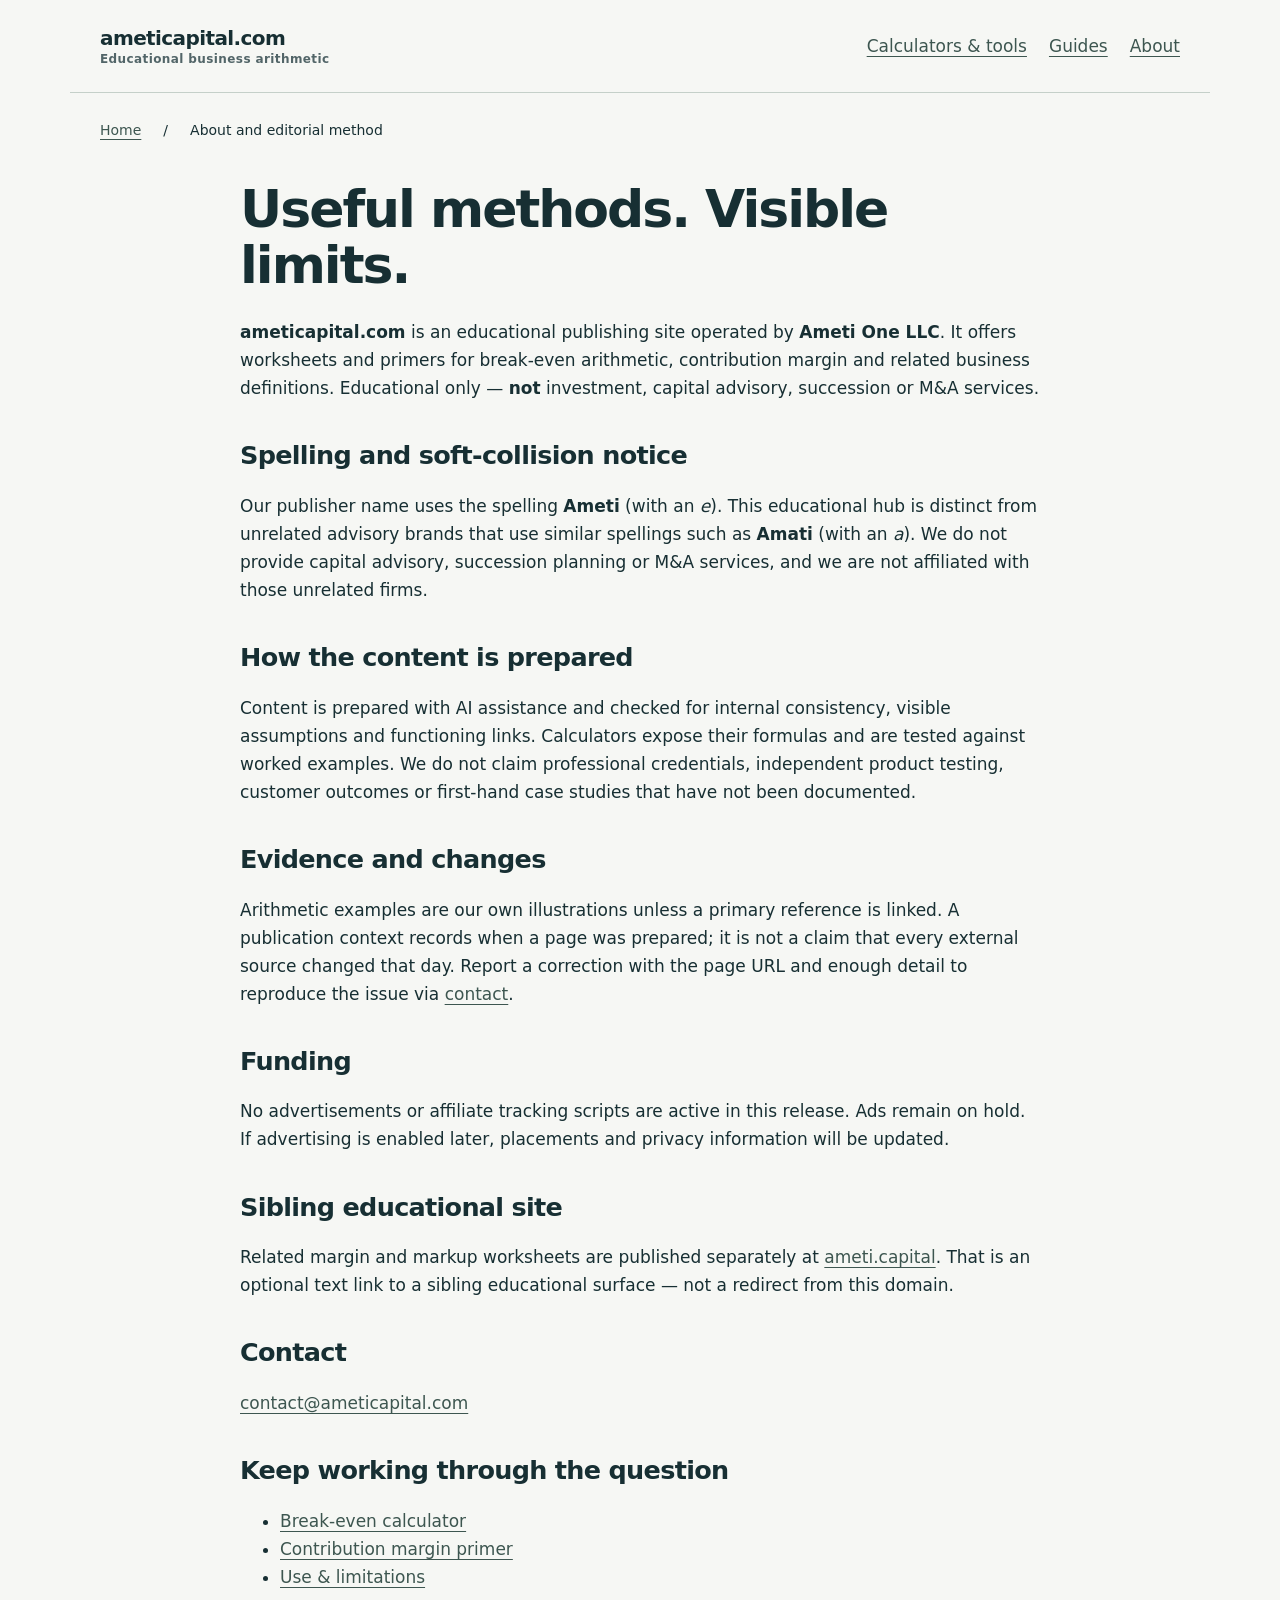
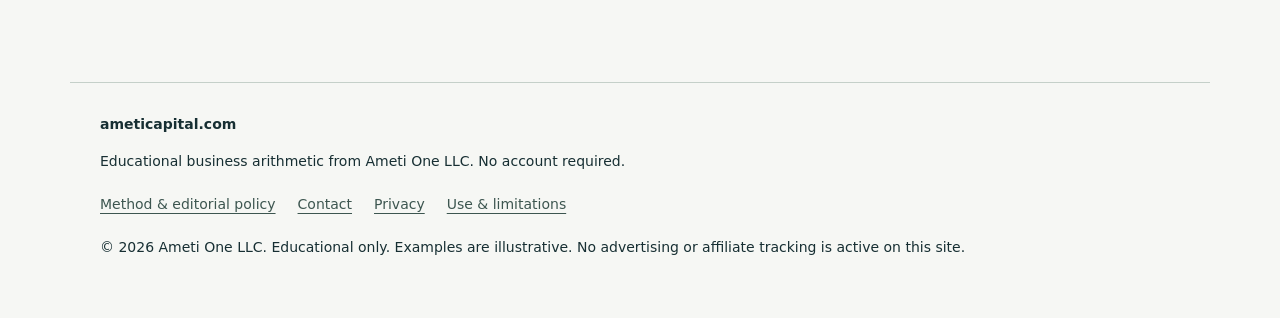
==== about/index.html @ 363e7510 "feat: static educational hub for ameticapital.com Distinct CF Pages site — not a mirror of ameti.cap" ====
<!doctype html>
<html lang="en">
<head>
<meta charset="utf-8">
<meta name="viewport" content="width=device-width,initial-scale=1">
<title>About and editorial method | ameticapital.com</title>
<meta name="description" content="Who publishes ameticapital.com, how worksheets are prepared, and a soft-collision note on similar spellings (Ameti vs Amati).">
<meta name="robots" content="index,follow">
<link rel="canonical" href="https://ameticapital.com/about/">
<meta property="og:title" content="About and editorial method">
<meta property="og:description" content="Who publishes ameticapital.com, how worksheets are prepared, and a soft-collision note on similar spellings.">
<meta property="og:site_name" content="ameticapital.com">
<meta property="og:type" content="website">
<meta property="og:url" content="https://ameticapital.com/about/">
<meta name="twitter:card" content="summary">
<meta name="twitter:title" content="About and editorial method">
<meta name="twitter:description" content="Publisher Ameti One LLC — educational business arithmetic, not advisory services.">
<link rel="stylesheet" href="/style.css">
<script type="application/ld+json">[{"@context":"https://schema.org","@type":"WebPage","name":"About and editorial method","url":"https://ameticapital.com/about/","description":"Who publishes ameticapital.com and how worksheets are prepared.","publisher":{"@type":"Organization","name":"Ameti One LLC"}},{"@context":"https://schema.org","@type":"BreadcrumbList","itemListElement":[{"@type":"ListItem","position":1,"name":"Home","item":"https://ameticapital.com/"},{"@type":"ListItem","position":2,"name":"About","item":"https://ameticapital.com/about/"}]}]</script>
</head>
<body>
<a class="skip" href="#main">Skip to content</a>
<header>
  <a class="brand" href="/">ameticapital.com<span class="brand-sub">Educational business arithmetic</span></a>
  <nav aria-label="Main">
    <a href="/tools/">Calculators &amp; tools</a>
    <a href="/guides/">Guides</a>
    <a href="/about/" aria-current="page">About</a>
  </nav>
</header>
<main id="main">
  <nav class="breadcrumbs" aria-label="Breadcrumb"><a href="/">Home</a> / <span aria-current="page">About and editorial method</span></nav>
  <article class="prose">
    <h1>Useful methods. Visible limits.</h1>
    <p><strong>ameticapital.com</strong> is an educational publishing site operated by <strong>Ameti One LLC</strong>. It offers worksheets and primers for break-even arithmetic, contribution margin and related business definitions. Educational only — <strong>not</strong> investment, capital advisory, succession or M&amp;A services.</p>

    <h2>Spelling and soft-collision notice</h2>
    <p>Our publisher name uses the spelling <strong>Ameti</strong> (with an <em>e</em>). This educational hub is distinct from unrelated advisory brands that use similar spellings such as <strong>Amati</strong> (with an <em>a</em>). We do not provide capital advisory, succession planning or M&amp;A services, and we are not affiliated with those unrelated firms.</p>

    <h2>How the content is prepared</h2>
    <p>Content is prepared with AI assistance and checked for internal consistency, visible assumptions and functioning links. Calculators expose their formulas and are tested against worked examples. We do not claim professional credentials, independent product testing, customer outcomes or first-hand case studies that have not been documented.</p>

    <h2>Evidence and changes</h2>
    <p>Arithmetic examples are our own illustrations unless a primary reference is linked. A publication context records when a page was prepared; it is not a claim that every external source changed that day. Report a correction with the page URL and enough detail to reproduce the issue via <a href="/contact/">contact</a>.</p>

    <h2>Funding</h2>
    <p>No advertisements or affiliate tracking scripts are active in this release. Ads remain on hold. If advertising is enabled later, placements and privacy information will be updated.</p>

    <h2>Sibling educational site</h2>
    <p>Related margin and markup worksheets are published separately at <a href="https://ameti.capital/">ameti.capital</a>. That is an optional text link to a sibling educational surface — not a redirect from this domain.</p>

    <h2>Contact</h2>
    <p><a href="mailto:contact@ameticapital.com">contact@ameticapital.com</a></p>

    <section data-related>
      <h2>Keep working through the question</h2>
      <ul>
        <li><a href="/tools/break-even/">Break-even calculator</a></li>
        <li><a href="/guides/contribution-margin/">Contribution margin primer</a></li>
        <li><a href="/terms/">Use &amp; limitations</a></li>
      </ul>
    </section>
  </article>
</main>
<footer>
  <strong>ameticapital.com</strong>
  <p>Educational business arithmetic from Ameti One LLC. No account required.</p>
  <nav aria-label="Footer">
    <a href="/about/">Method &amp; editorial policy</a>
    <a href="/contact/">Contact</a>
    <a href="/privacy/">Privacy</a>
    <a href="/terms/">Use &amp; limitations</a>
  </nav>
  <p>© 2026 Ameti One LLC. Educational only. Examples are illustrative. No advertising or affiliate tracking is active on this site.</p>
</footer>
</body>
</html>
---- style.css ----
/* ameticapital.com — educational business arithmetic hub
   Brand accent distinct from ameti.capital --brand:#4a5c4d */
:root {
  --ink: #172f33;
  --paper: #f6f7f4;
  --muted: #526568;
  --brand: #3d5650;
  --line: #c5d0c9;
  --field: #acbcb5;
  --output: #e8efe9;
  --focus: #b07a2a;
}
* { box-sizing: border-box; }
html { overflow-wrap: anywhere; }
body {
  margin: 0;
  background: var(--paper);
  color: var(--ink);
  font: 17px/1.65 system-ui, sans-serif;
}
a { color: var(--brand); text-underline-offset: 4px; }
a:focus-visible,
button:focus-visible,
input:focus-visible,
textarea:focus-visible {
  outline: 3px solid var(--focus);
  outline-offset: 4px;
}
.skip { position: absolute; top: -80px; }
.skip:focus {
  top: 0;
  left: 0;
  background: white;
  padding: 10px 14px;
  z-index: 2;
  color: var(--ink);
}
header, footer, main {
  max-width: 1140px;
  margin: auto;
  padding: 26px 30px;
}
header {
  display: flex;
  align-items: center;
  justify-content: space-between;
  border-bottom: 1px solid var(--line);
  gap: 20px;
}
nav { display: flex; gap: 22px; flex-wrap: wrap; }
.brand {
  font-weight: 800;
  font-size: 20px;
  text-decoration: none;
  letter-spacing: -0.6px;
  color: var(--ink);
  display: flex;
  flex-direction: column;
  gap: 2px;
  line-height: 1.2;
}
.brand-sub {
  font-weight: 550;
  font-size: 12px;
  letter-spacing: 0.4px;
  color: var(--muted);
}
.hero { padding: 65px 0 45px; max-width: 890px; }
.eyebrow {
  font-size: 12px;
  font-weight: 750;
  letter-spacing: 2px;
  color: var(--brand);
  text-transform: uppercase;
}
h1 {
  font-size: clamp(36px, 6vw, 68px);
  line-height: 1.07;
  letter-spacing: -2px;
  margin: 20px 0 24px;
}
h2 { line-height: 1.2; letter-spacing: -0.7px; }
h3 { line-height: 1.25; }
.lead {
  font-size: 21px;
  max-width: 750px;
  color: var(--muted);
}
.button, button {
  display: inline-block;
  background: var(--brand);
  color: white;
  padding: 13px 22px;
  border: 0;
  border-radius: 8px;
  font: inherit;
  font-weight: 650;
  text-decoration: none;
  cursor: pointer;
}
.secondary {
  background: transparent;
  color: var(--brand);
  border: 1px solid currentColor;
}
button:disabled { opacity: 0.55; cursor: not-allowed; }
.cards {
  display: grid;
  grid-template-columns: repeat(2, 1fr);
  gap: 22px;
  margin: 30px 0 55px;
}
.card {
  padding: 28px;
  border: 1px solid var(--line);
  border-radius: 12px;
  background: white;
  text-decoration: none;
  color: var(--ink);
}
.card span { color: var(--brand); font-weight: 700; }
.card p { color: var(--muted); }
.prose { max-width: 800px; margin: 40px auto 65px; }
.prose h1 { font-size: clamp(34px, 5vw, 52px); }
.prose h2 { margin-top: 38px; }
.prose p, .prose li { max-width: 75ch; }
.tool {
  background: white;
  border: 1px solid var(--line);
  border-radius: 14px;
  padding: 28px;
  margin: 30px 0;
}
.fields {
  display: grid;
  grid-template-columns: 1fr 1fr;
  gap: 20px;
  margin: 0 0 24px;
}
.fields-3 { grid-template-columns: 1fr 1fr 1fr; }
label { font-size: 14px; font-weight: 650; }
input, textarea {
  display: block;
  width: 100%;
  font: inherit;
  font-size: 16px;
  padding: 12px;
  border: 1px solid var(--field);
  border-radius: 6px;
  margin-top: 6px;
  color: var(--ink);
  background: #fdfefb;
}
textarea { min-height: 200px; }
output {
  display: block;
  padding: 20px;
  background: var(--output);
  border-radius: 8px;
  white-space: pre-wrap;
  margin-top: 22px;
  font-weight: 650;
}
.note { font-size: 14px; color: var(--muted); }
.breadcrumbs { font-size: 14px; }
.sources {
  font-size: 14px;
  border-top: 1px solid var(--line);
  margin-top: 35px;
  padding-top: 20px;
}
footer {
  border-top: 1px solid var(--line);
  padding-top: 30px;
  padding-bottom: 45px;
  font-size: 14px;
}
footer nav { margin: 20px 0; }
.facts {
  display: flex;
  gap: 30px;
  flex-wrap: wrap;
  padding: 22px 0;
  border-block: 1px solid var(--line);
  font-size: 14px;
}
.actions {
  display: flex;
  flex-wrap: wrap;
  gap: 12px;
  margin-top: 18px;
}
.formula-box {
  background: white;
  border: 1px solid var(--line);
  border-radius: 10px;
  padding: 18px 22px;
  margin: 22px 0;
  font-family: ui-monospace, SFMono-Regular, Menlo, Consolas, monospace;
  font-size: 15px;
  line-height: 1.7;
}
.sibling {
  margin-top: 28px;
  padding: 18px 22px;
  border: 1px dashed var(--line);
  border-radius: 10px;
  font-size: 15px;
  color: var(--muted);
}
.disclaimer-callout {
  border-left: 3px solid var(--brand);
  padding: 8px 0 8px 18px;
  margin: 24px 0;
  color: var(--muted);
}
.print-note { display: none; }
[hidden] { display: none !important; }
details {
  padding: 16px 0;
  border-bottom: 1px solid var(--line);
}
summary { font-weight: 700; cursor: pointer; }
details p { margin-bottom: 0; }
@media print {
  header, footer, .skip, .actions, form > button, details { display: none !important; }
  main, .prose { max-width: none; margin: 0; padding: 0; }
  .tool { break-inside: avoid; }
  body, output { background: white !important; color: black !important; }
  h1 { font-size: 28px !important; }
  .print-note { display: block; }
  input, textarea { border: 1px solid #888; }
}
@media (max-width: 650px) {
  header { align-items: flex-start; flex-direction: column; }
  header, footer, main { padding: 22px; }
  .hero { padding: 38px 0; }
  .cards, .fields, .fields-3 { grid-template-columns: 1fr; }
  .tool { padding: 20px; }
  nav { gap: 16px; }
  h1 { letter-spacing: -1px; }
}
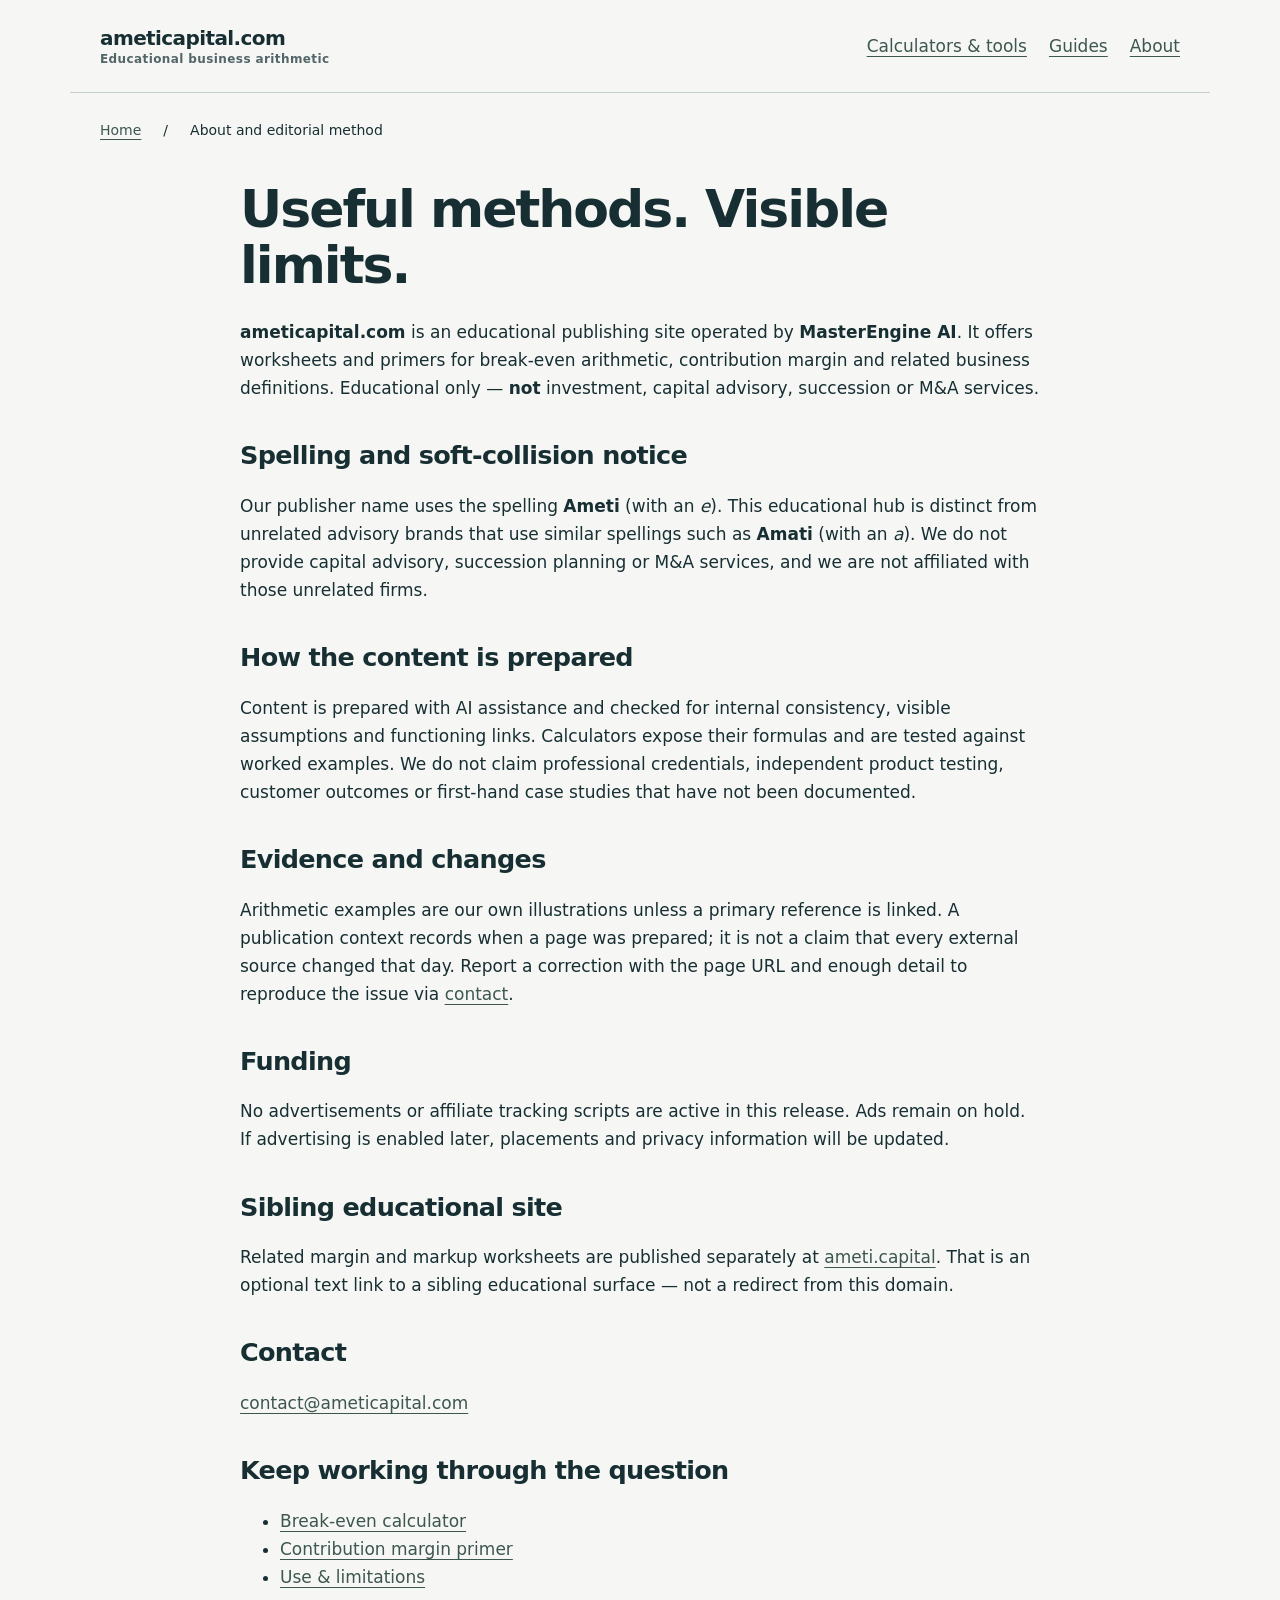
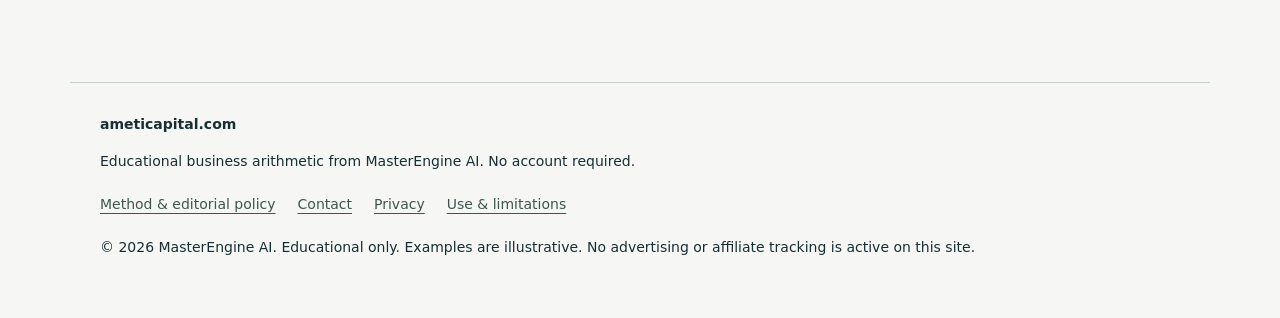
==== commit baa52351: "brand: use approved MasterEngine AI attribution, no Ameti One" ====
--- a/about/index.html
+++ b/about/index.html
@@ -14,9 +14,9 @@
 <meta property="og:url" content="https://ameticapital.com/about/">
 <meta name="twitter:card" content="summary">
 <meta name="twitter:title" content="About and editorial method">
-<meta name="twitter:description" content="Publisher Ameti One LLC — educational business arithmetic, not advisory services.">
+<meta name="twitter:description" content="Publisher MasterEngine AI — educational business arithmetic, not advisory services.">
 <link rel="stylesheet" href="/style.css">
-<script type="application/ld+json">[{"@context":"https://schema.org","@type":"WebPage","name":"About and editorial method","url":"https://ameticapital.com/about/","description":"Who publishes ameticapital.com and how worksheets are prepared.","publisher":{"@type":"Organization","name":"Ameti One LLC"}},{"@context":"https://schema.org","@type":"BreadcrumbList","itemListElement":[{"@type":"ListItem","position":1,"name":"Home","item":"https://ameticapital.com/"},{"@type":"ListItem","position":2,"name":"About","item":"https://ameticapital.com/about/"}]}]</script>
+<script type="application/ld+json">[{"@context":"https://schema.org","@type":"WebPage","name":"About and editorial method","url":"https://ameticapital.com/about/","description":"Who publishes ameticapital.com and how worksheets are prepared.","publisher":{"@type":"Organization","name":"MasterEngine AI"}},{"@context":"https://schema.org","@type":"BreadcrumbList","itemListElement":[{"@type":"ListItem","position":1,"name":"Home","item":"https://ameticapital.com/"},{"@type":"ListItem","position":2,"name":"About","item":"https://ameticapital.com/about/"}]}]</script>
 </head>
 <body>
 <a class="skip" href="#main">Skip to content</a>
@@ -32,7 +32,7 @@
   <nav class="breadcrumbs" aria-label="Breadcrumb"><a href="/">Home</a> / <span aria-current="page">About and editorial method</span></nav>
   <article class="prose">
     <h1>Useful methods. Visible limits.</h1>
-    <p><strong>ameticapital.com</strong> is an educational publishing site operated by <strong>Ameti One LLC</strong>. It offers worksheets and primers for break-even arithmetic, contribution margin and related business definitions. Educational only — <strong>not</strong> investment, capital advisory, succession or M&amp;A services.</p>
+    <p><strong>ameticapital.com</strong> is an educational publishing site operated by <strong>MasterEngine AI</strong>. It offers worksheets and primers for break-even arithmetic, contribution margin and related business definitions. Educational only — <strong>not</strong> investment, capital advisory, succession or M&amp;A services.</p>
 
     <h2>Spelling and soft-collision notice</h2>
     <p>Our publisher name uses the spelling <strong>Ameti</strong> (with an <em>e</em>). This educational hub is distinct from unrelated advisory brands that use similar spellings such as <strong>Amati</strong> (with an <em>a</em>). We do not provide capital advisory, succession planning or M&amp;A services, and we are not affiliated with those unrelated firms.</p>
@@ -64,14 +64,14 @@
 </main>
 <footer>
   <strong>ameticapital.com</strong>
-  <p>Educational business arithmetic from Ameti One LLC. No account required.</p>
+  <p>Educational business arithmetic from MasterEngine AI. No account required.</p>
   <nav aria-label="Footer">
     <a href="/about/">Method &amp; editorial policy</a>
     <a href="/contact/">Contact</a>
     <a href="/privacy/">Privacy</a>
     <a href="/terms/">Use &amp; limitations</a>
   </nav>
-  <p>© 2026 Ameti One LLC. Educational only. Examples are illustrative. No advertising or affiliate tracking is active on this site.</p>
+  <p>© 2026 MasterEngine AI. Educational only. Examples are illustrative. No advertising or affiliate tracking is active on this site.</p>
 </footer>
 </body>
 </html>
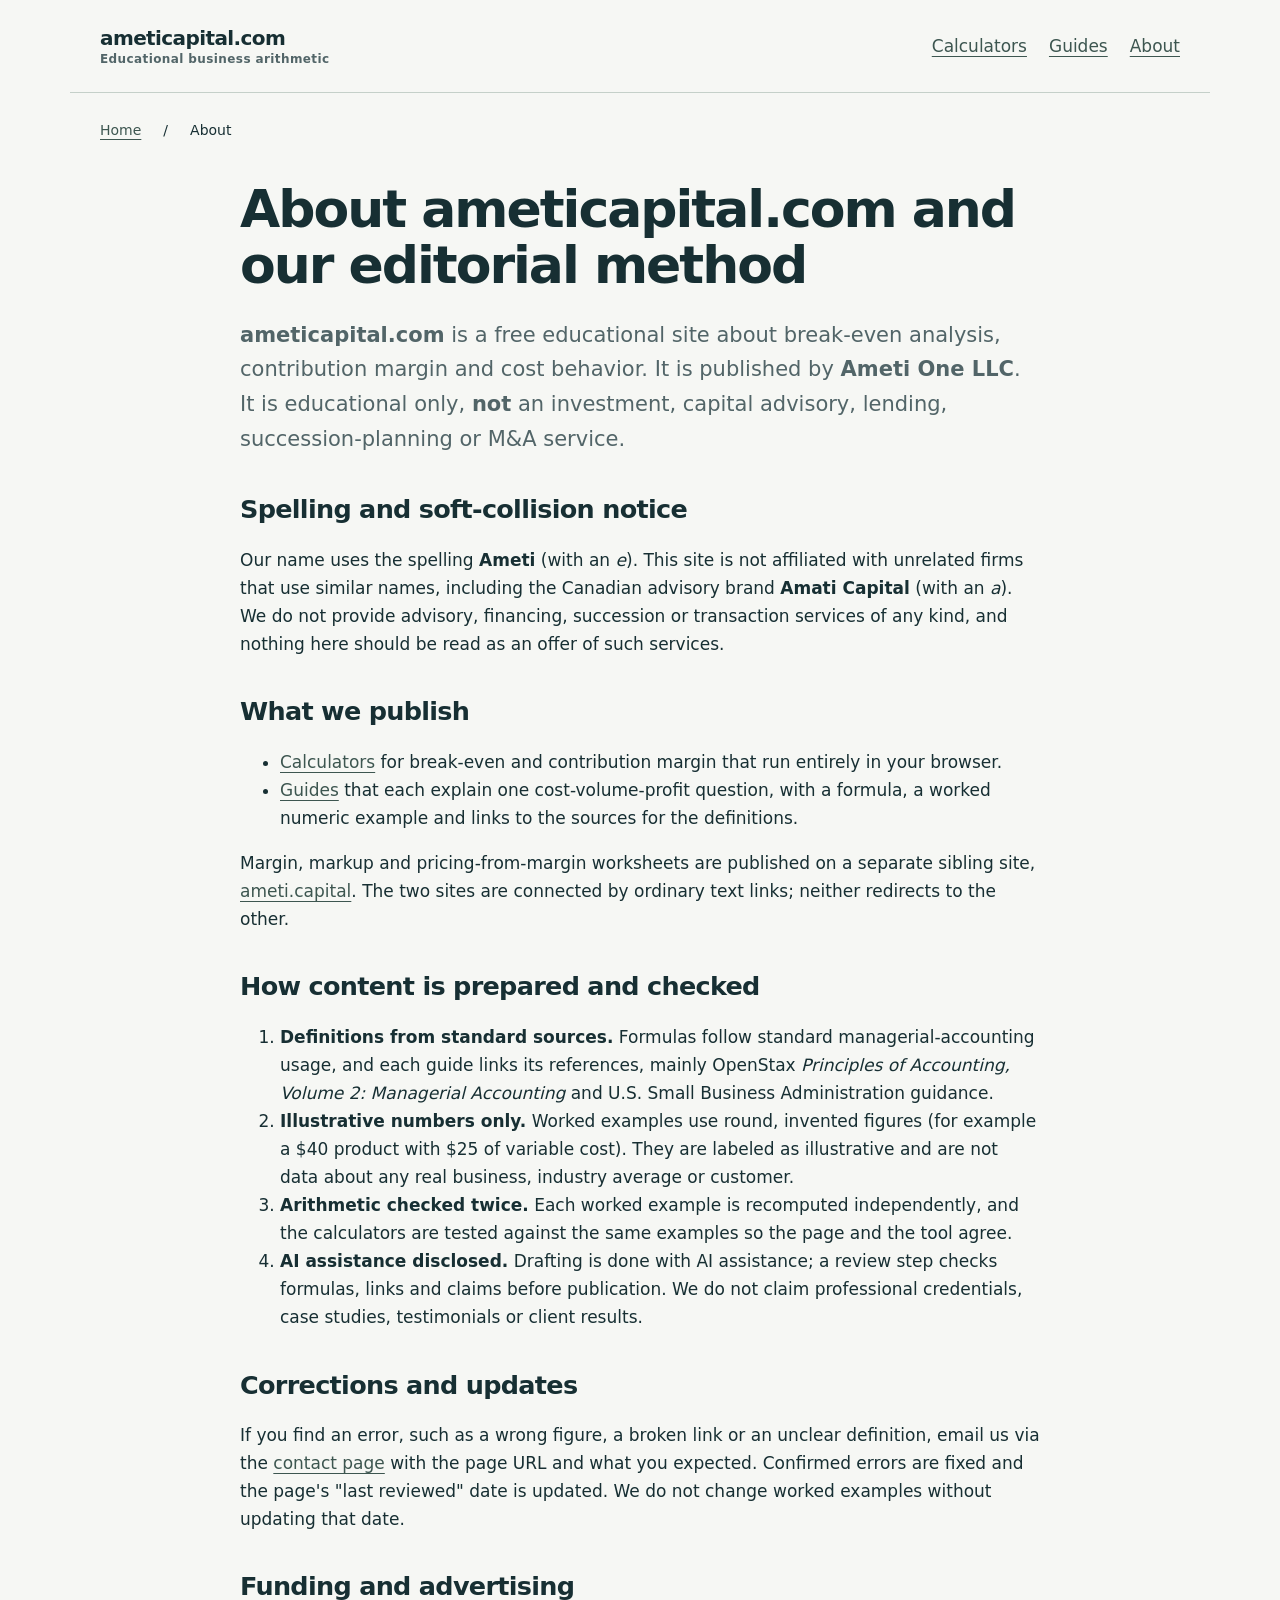
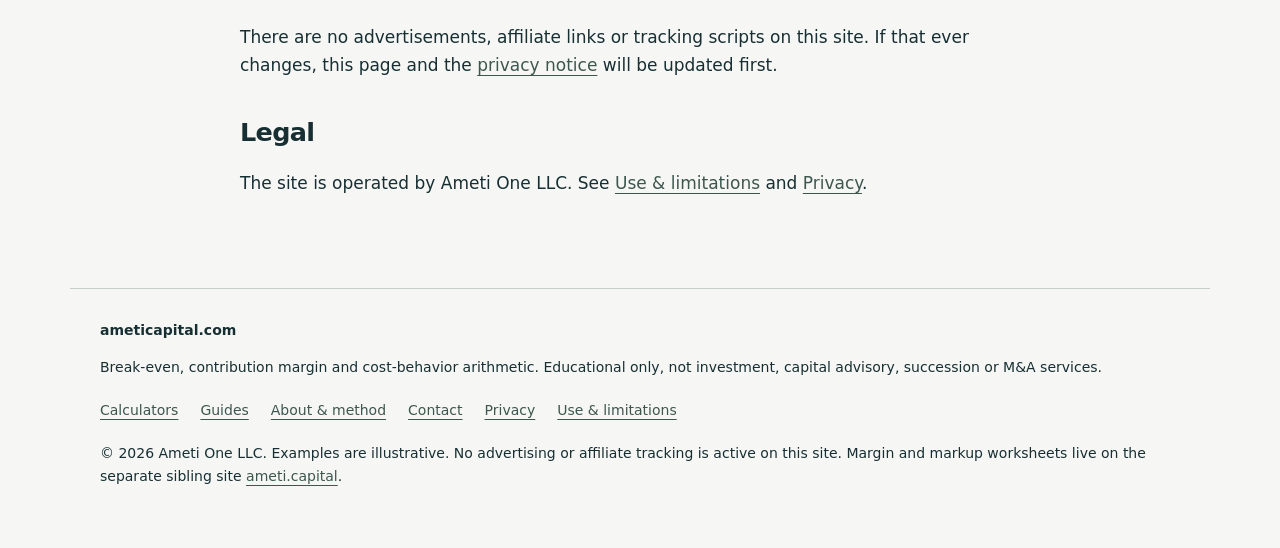
==== commit e88447a5: "content: Search Console-ready ameticapital.com (13 pages, 4 new) - Rewrite hub, calculators, guides," ====
--- a/about/index.html
+++ b/about/index.html
@@ -3,75 +3,69 @@
 <head>
 <meta charset="utf-8">
 <meta name="viewport" content="width=device-width,initial-scale=1">
-<title>About and editorial method | ameticapital.com</title>
-<meta name="description" content="Who publishes ameticapital.com, how worksheets are prepared, and a soft-collision note on similar spellings (Ameti vs Amati).">
+<title>About ameticapital.com: Publisher, Method &amp; Disambiguation</title>
+<meta name="description" content="Who publishes ameticapital.com, how worksheets and guides are prepared and checked, how corrections work, and how we differ from similarly named advisory firms.">
 <meta name="robots" content="index,follow">
 <link rel="canonical" href="https://ameticapital.com/about/">
-<meta property="og:title" content="About and editorial method">
-<meta property="og:description" content="Who publishes ameticapital.com, how worksheets are prepared, and a soft-collision note on similar spellings.">
+<meta property="og:title" content="About ameticapital.com and our editorial method">
+<meta property="og:description" content="Who publishes ameticapital.com, how worksheets and guides are prepared and checked, how corrections work, and how we differ from similarly named advisory firms.">
 <meta property="og:site_name" content="ameticapital.com">
 <meta property="og:type" content="website">
 <meta property="og:url" content="https://ameticapital.com/about/">
 <meta name="twitter:card" content="summary">
-<meta name="twitter:title" content="About and editorial method">
-<meta name="twitter:description" content="Publisher MasterEngine AI — educational business arithmetic, not advisory services.">
 <link rel="stylesheet" href="/style.css">
-<script type="application/ld+json">[{"@context":"https://schema.org","@type":"WebPage","name":"About and editorial method","url":"https://ameticapital.com/about/","description":"Who publishes ameticapital.com and how worksheets are prepared.","publisher":{"@type":"Organization","name":"MasterEngine AI"}},{"@context":"https://schema.org","@type":"BreadcrumbList","itemListElement":[{"@type":"ListItem","position":1,"name":"Home","item":"https://ameticapital.com/"},{"@type":"ListItem","position":2,"name":"About","item":"https://ameticapital.com/about/"}]}]</script>
+<script type="application/ld+json">{"@context":"https://schema.org","@graph":[{"@type":"WebPage","@id":"https://ameticapital.com/about/#webpage","url":"https://ameticapital.com/about/","name":"About ameticapital.com: Publisher, Method & Disambiguation","description":"Who publishes ameticapital.com, how worksheets and guides are prepared and checked, how corrections work, and how we differ from similarly named advisory firms.","dateModified":"2026-10-04","isPartOf":{"@type":"WebSite","name":"ameticapital.com","url":"https://ameticapital.com/"},"publisher":{"@type":"Organization","name":"Ameti One LLC","url":"https://ameticapital.com/"}},{"@type":"BreadcrumbList","itemListElement":[{"@type":"ListItem","position":1,"name":"Home","item":"https://ameticapital.com/"},{"@type":"ListItem","position":2,"name":"About","item":"https://ameticapital.com/about/"}]}]}</script>
 </head>
 <body>
 <a class="skip" href="#main">Skip to content</a>
 <header>
   <a class="brand" href="/">ameticapital.com<span class="brand-sub">Educational business arithmetic</span></a>
   <nav aria-label="Main">
-    <a href="/tools/">Calculators &amp; tools</a>
+    <a href="/tools/">Calculators</a>
     <a href="/guides/">Guides</a>
-    <a href="/about/" aria-current="page">About</a>
+    <a href="/about/">About</a>
   </nav>
 </header>
 <main id="main">
-  <nav class="breadcrumbs" aria-label="Breadcrumb"><a href="/">Home</a> / <span aria-current="page">About and editorial method</span></nav>
-  <article class="prose">
-    <h1>Useful methods. Visible limits.</h1>
-    <p><strong>ameticapital.com</strong> is an educational publishing site operated by <strong>MasterEngine AI</strong>. It offers worksheets and primers for break-even arithmetic, contribution margin and related business definitions. Educational only — <strong>not</strong> investment, capital advisory, succession or M&amp;A services.</p>
-
-    <h2>Spelling and soft-collision notice</h2>
-    <p>Our publisher name uses the spelling <strong>Ameti</strong> (with an <em>e</em>). This educational hub is distinct from unrelated advisory brands that use similar spellings such as <strong>Amati</strong> (with an <em>a</em>). We do not provide capital advisory, succession planning or M&amp;A services, and we are not affiliated with those unrelated firms.</p>
-
-    <h2>How the content is prepared</h2>
-    <p>Content is prepared with AI assistance and checked for internal consistency, visible assumptions and functioning links. Calculators expose their formulas and are tested against worked examples. We do not claim professional credentials, independent product testing, customer outcomes or first-hand case studies that have not been documented.</p>
-
-    <h2>Evidence and changes</h2>
-    <p>Arithmetic examples are our own illustrations unless a primary reference is linked. A publication context records when a page was prepared; it is not a claim that every external source changed that day. Report a correction with the page URL and enough detail to reproduce the issue via <a href="/contact/">contact</a>.</p>
-
-    <h2>Funding</h2>
-    <p>No advertisements or affiliate tracking scripts are active in this release. Ads remain on hold. If advertising is enabled later, placements and privacy information will be updated.</p>
-
-    <h2>Sibling educational site</h2>
-    <p>Related margin and markup worksheets are published separately at <a href="https://ameti.capital/">ameti.capital</a>. That is an optional text link to a sibling educational surface — not a redirect from this domain.</p>
-
-    <h2>Contact</h2>
-    <p><a href="mailto:contact@ameticapital.com">contact@ameticapital.com</a></p>
-
-    <section data-related>
-      <h2>Keep working through the question</h2>
-      <ul>
-        <li><a href="/tools/break-even/">Break-even calculator</a></li>
-        <li><a href="/guides/contribution-margin/">Contribution margin primer</a></li>
-        <li><a href="/terms/">Use &amp; limitations</a></li>
-      </ul>
-    </section>
-  </article>
+<nav class="breadcrumbs" aria-label="Breadcrumb"><a href="/">Home</a> / <span aria-current="page">About</span></nav>
+<article class="prose">
+<h1>About ameticapital.com and our editorial method</h1>
+<p class="lead"><strong>ameticapital.com</strong> is a free educational site about break-even analysis, contribution margin and cost behavior. It is published by <strong>Ameti One LLC</strong>. It is educational only, <strong>not</strong> an investment, capital advisory, lending, succession-planning or M&amp;A service.</p>
+<h2>Spelling and soft-collision notice</h2>
+<p>Our name uses the spelling <strong>Ameti</strong> (with an <em>e</em>). This site is not affiliated with unrelated firms that use similar names, including the Canadian advisory brand <strong>Amati Capital</strong> (with an <em>a</em>). We do not provide advisory, financing, succession or transaction services of any kind, and nothing here should be read as an offer of such services.</p>
+<h2>What we publish</h2>
+<ul>
+<li><a href="/tools/">Calculators</a> for break-even and contribution margin that run entirely in your browser.</li>
+<li><a href="/guides/">Guides</a> that each explain one cost-volume-profit question, with a formula, a worked numeric example and links to the sources for the definitions.</li>
+</ul>
+<p>Margin, markup and pricing-from-margin worksheets are published on a separate sibling site, <a href="https://ameti.capital/">ameti.capital</a>. The two sites are connected by ordinary text links; neither redirects to the other.</p>
+<h2>How content is prepared and checked</h2>
+<ol>
+<li><strong>Definitions from standard sources.</strong> Formulas follow standard managerial-accounting usage, and each guide links its references, mainly OpenStax <em>Principles of Accounting, Volume 2: Managerial Accounting</em> and U.S. Small Business Administration guidance.</li>
+<li><strong>Illustrative numbers only.</strong> Worked examples use round, invented figures (for example a $40 product with $25 of variable cost). They are labeled as illustrative and are not data about any real business, industry average or customer.</li>
+<li><strong>Arithmetic checked twice.</strong> Each worked example is recomputed independently, and the calculators are tested against the same examples so the page and the tool agree.</li>
+<li><strong>AI assistance disclosed.</strong> Drafting is done with AI assistance; a review step checks formulas, links and claims before publication. We do not claim professional credentials, case studies, testimonials or client results.</li>
+</ol>
+<h2>Corrections and updates</h2>
+<p>If you find an error, such as a wrong figure, a broken link or an unclear definition, email us via the <a href="/contact/">contact page</a> with the page URL and what you expected. Confirmed errors are fixed and the page's "last reviewed" date is updated. We do not change worked examples without updating that date.</p>
+<h2>Funding and advertising</h2>
+<p>There are no advertisements, affiliate links or tracking scripts on this site. If that ever changes, this page and the <a href="/privacy/">privacy notice</a> will be updated first.</p>
+<h2>Legal</h2>
+<p>The site is operated by Ameti One LLC. See <a href="/terms/">Use &amp; limitations</a> and <a href="/privacy/">Privacy</a>.</p>
+</article>
 </main>
 <footer>
   <strong>ameticapital.com</strong>
-  <p>Educational business arithmetic from MasterEngine AI. No account required.</p>
+  <p>Break-even, contribution margin and cost-behavior arithmetic. Educational only, not investment, capital advisory, succession or M&amp;A services.</p>
   <nav aria-label="Footer">
-    <a href="/about/">Method &amp; editorial policy</a>
+    <a href="/tools/">Calculators</a>
+    <a href="/guides/">Guides</a>
+    <a href="/about/">About &amp; method</a>
     <a href="/contact/">Contact</a>
     <a href="/privacy/">Privacy</a>
     <a href="/terms/">Use &amp; limitations</a>
   </nav>
-  <p>© 2026 MasterEngine AI. Educational only. Examples are illustrative. No advertising or affiliate tracking is active on this site.</p>
+  <p>© 2026 Ameti One LLC. Examples are illustrative. No advertising or affiliate tracking is active on this site. Margin and markup worksheets live on the separate sibling site <a href="https://ameti.capital/">ameti.capital</a>.</p>
 </footer>
 </body>
 </html>
--- a/style.css
+++ b/style.css
@@ -240,3 +240,14 @@
   nav { gap: 16px; }
   h1 { letter-spacing: -1px; }
 }
+
+/* 2026-10-04: tables, sources, code */
+table { width: 100%; border-collapse: collapse; margin: 18px 0 26px; font-size: 0.95rem; }
+caption { text-align: left; font-weight: 600; margin-bottom: 6px; }
+th, td { border: 1px solid rgba(0,0,0,0.15); padding: 8px 10px; text-align: left; vertical-align: top; }
+thead th { background: rgba(0,0,0,0.05); }
+.prose table { display: block; overflow-x: auto; }
+@media (min-width: 651px) { .prose table { display: table; } }
+code { font-family: ui-monospace, SFMono-Regular, Menlo, monospace; font-size: 0.9em; background: rgba(0,0,0,0.05); padding: 1px 4px; border-radius: 3px; }
+.sources ul { padding-left: 1.2em; }
+.prose h3 { margin-top: 1.4em; }
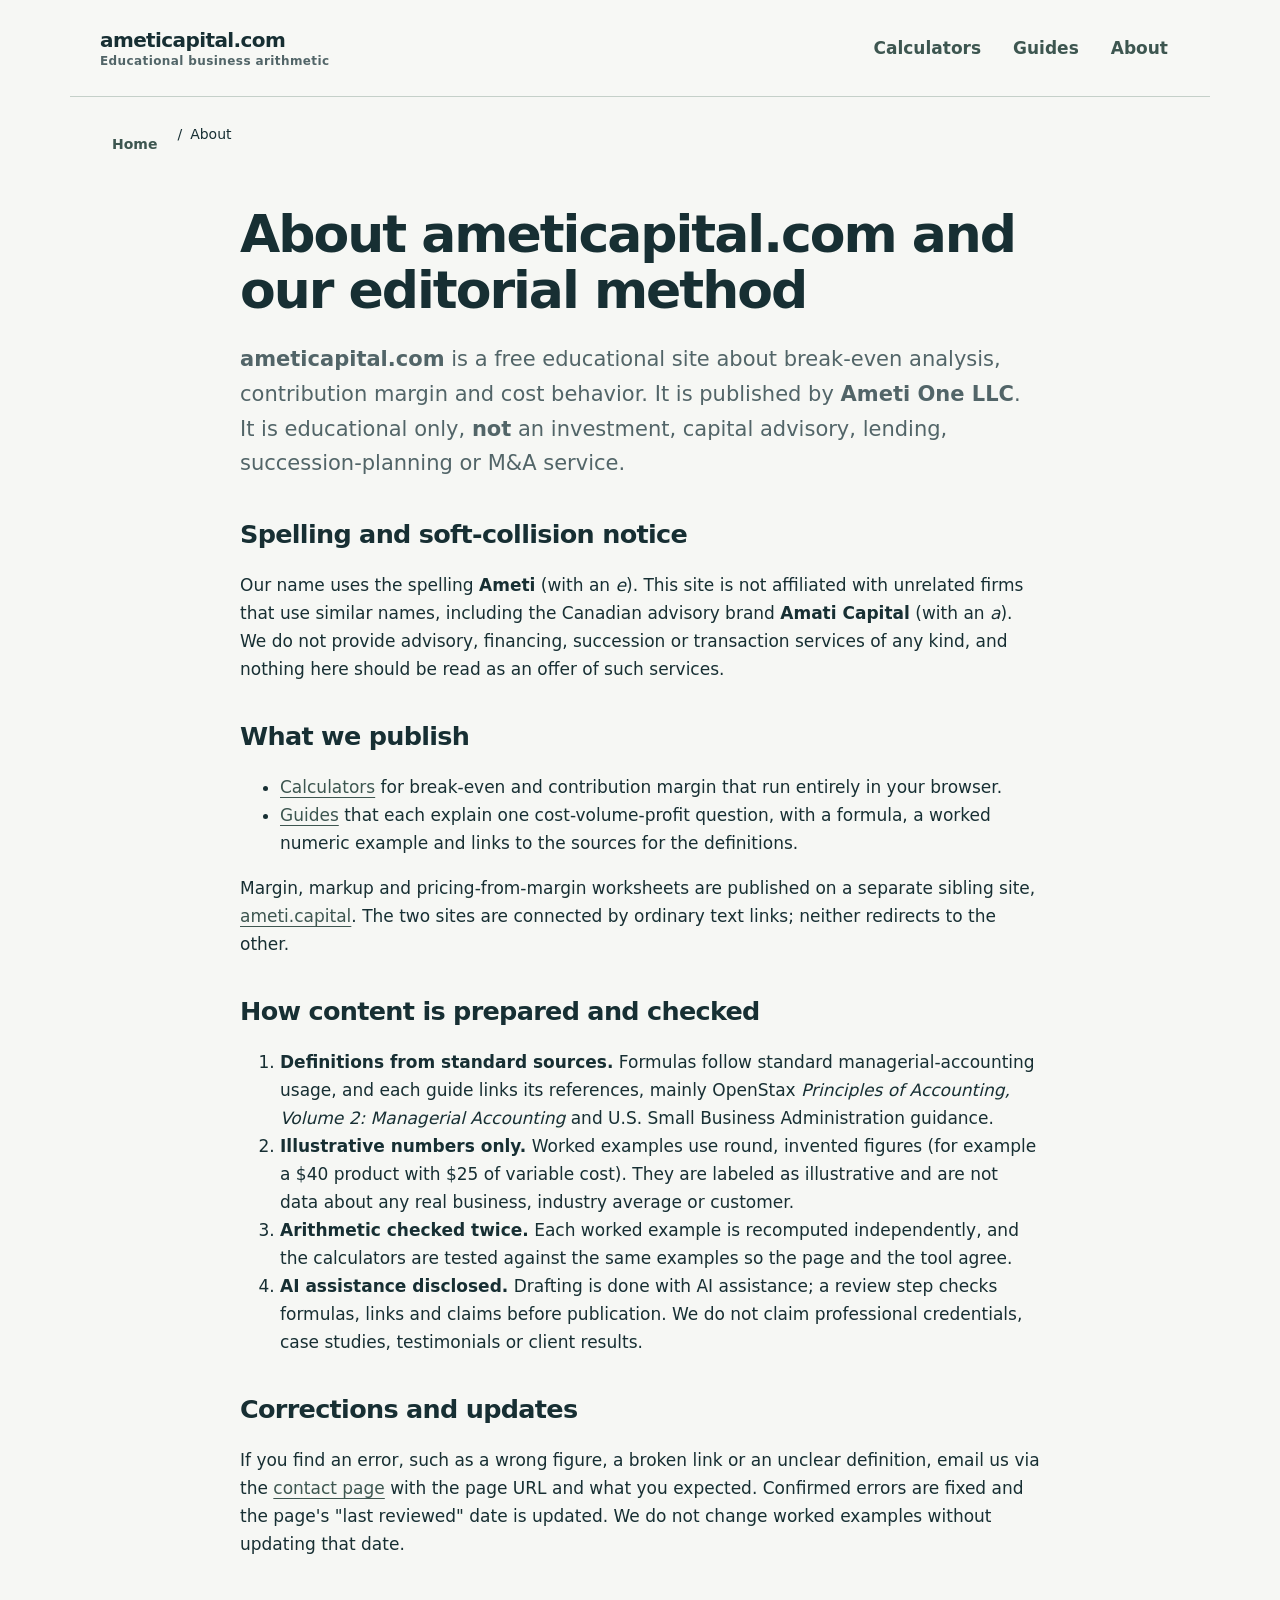
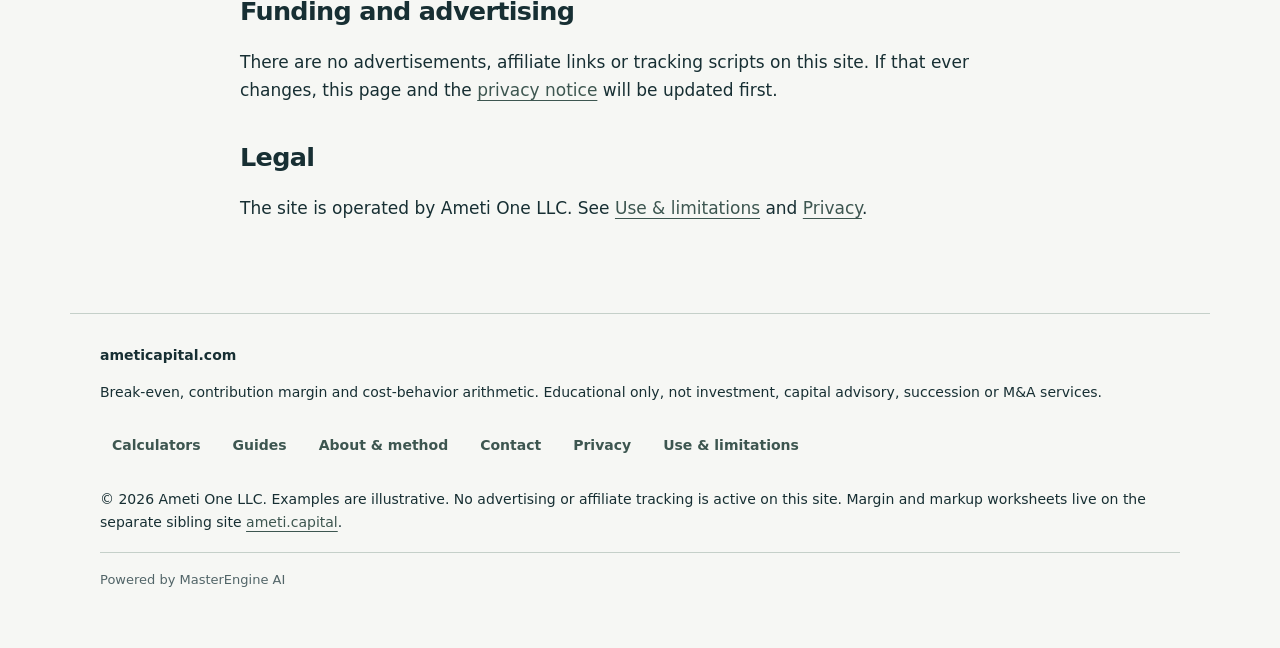
==== commit 08a78ba6: "design: premium UI/UX updates for ameticapital.com" ====
--- a/about/index.html
+++ b/about/index.html
@@ -3,6 +3,7 @@
 <head>
 <meta charset="utf-8">
 <meta name="viewport" content="width=device-width,initial-scale=1">
+<meta name="theme-color" content="#3d5650">
 <title>About ameticapital.com: Publisher, Method &amp; Disambiguation</title>
 <meta name="description" content="Who publishes ameticapital.com, how worksheets and guides are prepared and checked, how corrections work, and how we differ from similarly named advisory firms.">
 <meta name="robots" content="index,follow">
@@ -14,7 +15,8 @@
 <meta property="og:url" content="https://ameticapital.com/about/">
 <meta name="twitter:card" content="summary">
 <link rel="stylesheet" href="/style.css">
-<script type="application/ld+json">{"@context":"https://schema.org","@graph":[{"@type":"WebPage","@id":"https://ameticapital.com/about/#webpage","url":"https://ameticapital.com/about/","name":"About ameticapital.com: Publisher, Method & Disambiguation","description":"Who publishes ameticapital.com, how worksheets and guides are prepared and checked, how corrections work, and how we differ from similarly named advisory firms.","dateModified":"2026-10-04","isPartOf":{"@type":"WebSite","name":"ameticapital.com","url":"https://ameticapital.com/"},"publisher":{"@type":"Organization","name":"Ameti One LLC","url":"https://ameticapital.com/"}},{"@type":"BreadcrumbList","itemListElement":[{"@type":"ListItem","position":1,"name":"Home","item":"https://ameticapital.com/"},{"@type":"ListItem","position":2,"name":"About","item":"https://ameticapital.com/about/"}]}]}</script>
+<script src="/premium.js" defer></script>
+<script type="application/ld+json">{"@context":"https://schema.org","@graph":[{"@type":"WebPage","@id":"https://ameticapital.com/about/#webpage","url":"https://ameticapital.com/about/","name":"About ameticapital.com: Publisher, Method & Disambiguation","description":"Who publishes ameticapital.com, how worksheets and guides are prepared and checked, how corrections work, and how we differ from similarly named advisory firms.","dateModified":"2026-10-07","isPartOf":{"@type":"WebSite","name":"ameticapital.com","url":"https://ameticapital.com/"},"publisher":{"@type":"Organization","name":"Ameti One LLC","url":"https://ameticapital.com/"}},{"@type":"BreadcrumbList","itemListElement":[{"@type":"ListItem","position":1,"name":"Home","item":"https://ameticapital.com/"},{"@type":"ListItem","position":2,"name":"About","item":"https://ameticapital.com/about/"}]}]}</script>
 </head>
 <body>
 <a class="skip" href="#main">Skip to content</a>
@@ -66,6 +68,7 @@
     <a href="/terms/">Use &amp; limitations</a>
   </nav>
   <p>© 2026 Ameti One LLC. Examples are illustrative. No advertising or affiliate tracking is active on this site. Margin and markup worksheets live on the separate sibling site <a href="https://ameti.capital/">ameti.capital</a>.</p>
+<p class="powered">Powered by MasterEngine AI</p>
 </footer>
 </body>
 </html>
--- a/style.css
+++ b/style.css
@@ -5,13 +5,32 @@
   --paper: #f6f7f4;
   --muted: #526568;
   --brand: #3d5650;
+  --brand-deep: #2e443f;
+  --brand-tint: #eef3ee;
   --line: #c5d0c9;
   --field: #acbcb5;
   --output: #e8efe9;
   --focus: #b07a2a;
+  --shadow-sm: 0 1px 2px rgba(23, 47, 51, 0.08);
+  --shadow-md: 0 6px 18px -6px rgba(23, 47, 51, 0.18);
+  --shadow-lg: 0 14px 34px -12px rgba(23, 47, 51, 0.25);
+  --radius-sm: 8px;
+  --radius-md: 12px;
+  --radius-lg: 14px;
+  --ease: cubic-bezier(0.2, 0.7, 0.3, 1);
+  --dur-fast: 150ms;
+  --dur-med: 280ms;
 }
 * { box-sizing: border-box; }
-html { overflow-wrap: anywhere; }
+html { overflow-wrap: anywhere; scroll-behavior: smooth; }
+@media (prefers-reduced-motion: reduce) {
+  html { scroll-behavior: auto; }
+  *, *::before, *::after {
+    animation-duration: 0.01ms !important;
+    animation-iteration-count: 1 !important;
+    transition-duration: 0.01ms !important;
+  }
+}
 body {
   margin: 0;
   background: var(--paper);
@@ -46,8 +65,25 @@
   justify-content: space-between;
   border-bottom: 1px solid var(--line);
   gap: 20px;
-}
-nav { display: flex; gap: 22px; flex-wrap: wrap; }
+  position: sticky;
+  top: 0;
+  z-index: 10;
+  background: color-mix(in srgb, var(--paper) 88%, white);
+  backdrop-filter: blur(10px);
+  -webkit-backdrop-filter: blur(10px);
+}
+nav { display: flex; gap: 8px; flex-wrap: wrap; }
+nav a {
+  display: inline-flex;
+  align-items: center;
+  min-height: 44px;
+  padding: 6px 12px;
+  border-radius: var(--radius-sm);
+  text-decoration: none;
+  font-weight: 600;
+  transition: background-color var(--dur-fast) var(--ease), color var(--dur-fast) var(--ease);
+}
+nav a:hover { background: var(--brand-tint); text-decoration: underline; }
 .brand {
   font-weight: 800;
   font-size: 20px;
@@ -65,7 +101,16 @@
   letter-spacing: 0.4px;
   color: var(--muted);
 }
-.hero { padding: 65px 0 45px; max-width: 890px; }
+.hero { padding: 65px 0 45px; max-width: 890px; position: relative; }
+.hero::before {
+  content: "";
+  position: absolute;
+  inset: -18px -34px auto -34px;
+  height: 190px;
+  background: radial-gradient(620px 190px at 18% 0%, rgba(61, 86, 80, 0.10), transparent 70%);
+  pointer-events: none;
+  z-index: -1;
+}
 .eyebrow {
   font-size: 12px;
   font-weight: 750;
@@ -87,17 +132,30 @@
   color: var(--muted);
 }
 .button, button {
-  display: inline-block;
+  display: inline-flex;
+  align-items: center;
+  justify-content: center;
+  min-height: 44px;
   background: var(--brand);
   color: white;
   padding: 13px 22px;
   border: 0;
-  border-radius: 8px;
+  border-radius: var(--radius-sm);
   font: inherit;
   font-weight: 650;
   text-decoration: none;
   cursor: pointer;
-}
+  box-shadow: var(--shadow-sm);
+  transition: background-color var(--dur-fast) var(--ease),
+    transform var(--dur-fast) var(--ease),
+    box-shadow var(--dur-med) var(--ease);
+}
+.button:hover, button:hover {
+  background: var(--brand-deep);
+  box-shadow: var(--shadow-md);
+  transform: translateY(-1px);
+}
+.button:active, button:active { transform: translateY(1px) scale(0.99); box-shadow: var(--shadow-sm); }
 .secondary {
   background: transparent;
   color: var(--brand);
@@ -113,11 +171,24 @@
 .card {
   padding: 28px;
   border: 1px solid var(--line);
-  border-radius: 12px;
+  border-radius: var(--radius-md);
   background: white;
   text-decoration: none;
   color: var(--ink);
-}
+  box-shadow: var(--shadow-sm);
+  transition: transform var(--dur-med) var(--ease),
+    box-shadow var(--dur-med) var(--ease),
+    border-color var(--dur-fast) var(--ease);
+}
+.card:hover {
+  transform: translateY(-4px);
+  box-shadow: var(--shadow-lg);
+  border-color: var(--brand);
+}
+.card:active { transform: translateY(-1px); }
+.card span { color: var(--brand); font-weight: 700; }
+.card h3 { transition: color var(--dur-fast) var(--ease); }
+.card:hover h3 { color: var(--brand-deep); }
 .card span { color: var(--brand); font-weight: 700; }
 .card p { color: var(--muted); }
 .prose { max-width: 800px; margin: 40px auto 65px; }
@@ -127,9 +198,10 @@
 .tool {
   background: white;
   border: 1px solid var(--line);
-  border-radius: 14px;
+  border-radius: var(--radius-lg);
   padding: 28px;
   margin: 30px 0;
+  box-shadow: var(--shadow-md);
 }
 .fields {
   display: grid;
@@ -150,16 +222,31 @@
   margin-top: 6px;
   color: var(--ink);
   background: #fdfefb;
+  transition: border-color var(--dur-fast) var(--ease),
+    box-shadow var(--dur-fast) var(--ease);
+}
+input:hover, textarea:hover { border-color: var(--brand); }
+input:focus, textarea:focus {
+  border-color: var(--brand);
+  box-shadow: 0 0 0 3px rgba(61, 86, 80, 0.15);
 }
 textarea { min-height: 200px; }
 output {
   display: block;
   padding: 20px;
   background: var(--output);
-  border-radius: 8px;
+  border-radius: var(--radius-sm);
   white-space: pre-wrap;
   margin-top: 22px;
   font-weight: 650;
+  border: 1px solid transparent;
+}
+output.result-flash {
+  animation: result-flash var(--dur-med) var(--ease);
+}
+@keyframes result-flash {
+  0% { background: #fbfdf8; border-color: var(--brand); box-shadow: var(--shadow-md); }
+  100% { background: var(--output); border-color: transparent; box-shadow: none; }
 }
 .note { font-size: 14px; color: var(--muted); }
 .breadcrumbs { font-size: 14px; }
@@ -176,6 +263,14 @@
   font-size: 14px;
 }
 footer nav { margin: 20px 0; }
+footer nav a { min-height: 44px; }
+.powered {
+  margin-top: 18px;
+  padding-top: 16px;
+  border-top: 1px solid var(--line);
+  color: var(--muted);
+  font-size: 13px;
+}
 .facts {
   display: flex;
   gap: 30px;
@@ -220,8 +315,15 @@
   padding: 16px 0;
   border-bottom: 1px solid var(--line);
 }
-summary { font-weight: 700; cursor: pointer; }
+summary { font-weight: 700; cursor: pointer; min-height: 44px; display: flex; align-items: center; transition: color var(--dur-fast) var(--ease); }
+summary:hover { color: var(--brand-deep); }
 details p { margin-bottom: 0; }
+tbody tr { transition: background-color var(--dur-fast) var(--ease); }
+tbody tr:hover { background: rgba(61, 86, 80, 0.05); }
+
+/* Premium reveal-on-scroll: progressive enhancement, no-JS safe (class added by JS) */
+.reveal { opacity: 0; transform: translateY(14px); }
+.reveal.is-visible { opacity: 1; transform: none; transition: opacity var(--dur-med) var(--ease), transform var(--dur-med) var(--ease); }
 @media print {
   header, footer, .skip, .actions, form > button, details { display: none !important; }
   main, .prose { max-width: none; margin: 0; padding: 0; }
@@ -237,7 +339,7 @@
   .hero { padding: 38px 0; }
   .cards, .fields, .fields-3 { grid-template-columns: 1fr; }
   .tool { padding: 20px; }
-  nav { gap: 16px; }
+  nav { gap: 10px; }
   h1 { letter-spacing: -1px; }
 }
 
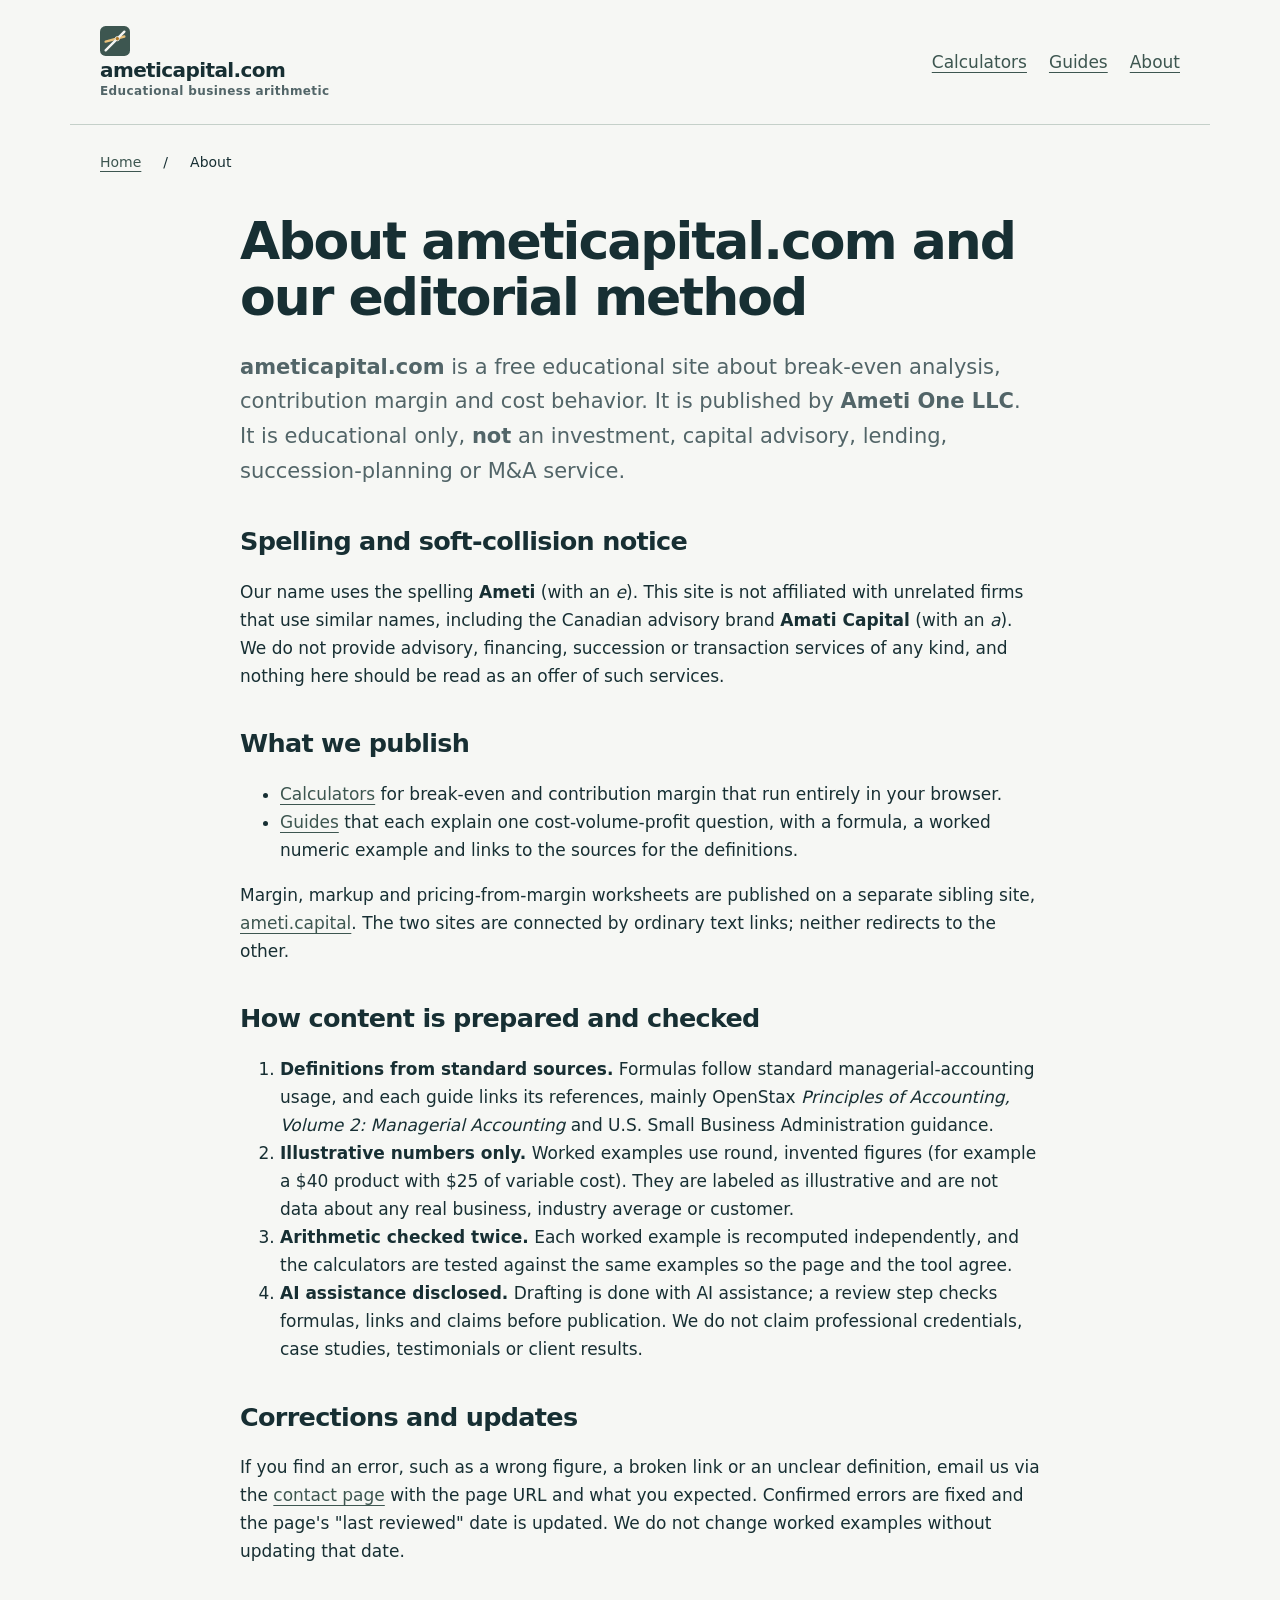
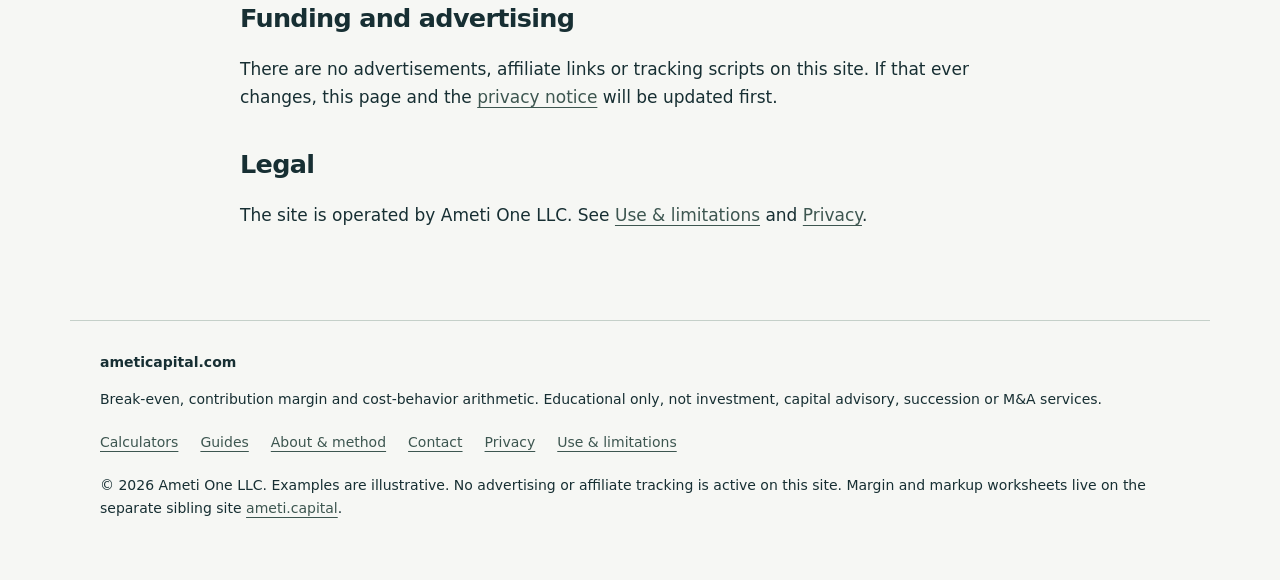
==== commit f922633c: "E-005 back-port: land the deployed production static set (prod dfb46a56) — Site 16 Crossing design +" ====
--- a/about/index.html
+++ b/about/index.html
@@ -2,8 +2,30 @@
 <html lang="en">
 <head>
 <meta charset="utf-8">
+<!-- Google tag (gtag.js) - Pass 4 (2026-11-19): own property 565159904 (G-5EM8PQN10G) replaces the pooled ID; A5 config hardening; A8 production-hostname + webdriver gate; R-3 internal-traffic marking via the _internal_lane cookie (planted by ?internal=1). -->
+<script>
+(function () {
+  var host = window.location.hostname;
+  if ((host !== "ameticapital.com" && host !== "www.ameticapital.com") || navigator.webdriver) { return; }
+  var internal = /(^|;\s*)_internal_lane=1(;|$)/.test(document.cookie);
+  if (!internal && /[?&]internal=1(&|$)/.test(window.location.search)) {
+    document.cookie = "_internal_lane=1; path=/; max-age=31536000; SameSite=Lax";
+    internal = true;
+  }
+  window.dataLayer = window.dataLayer || [];
+  function gtag(){dataLayer.push(arguments);}
+  window.gtag = gtag;
+  var cfg = {allow_google_signals: false, allow_ad_personalization_signals: false, ads_data_redaction: true, url_passthrough: false};
+  if (internal) { cfg.traffic_type = "internal"; }
+  var s = document.createElement("script");
+  s.async = true;
+  s.src = "https://www.googletagmanager.com/gtag/js?id=G-5EM8PQN10G";
+  document.head.appendChild(s);
+  gtag('js', new Date());
+  gtag('config', 'G-5EM8PQN10G', cfg);
+})();
+</script>
 <meta name="viewport" content="width=device-width,initial-scale=1">
-<meta name="theme-color" content="#3d5650">
 <title>About ameticapital.com: Publisher, Method &amp; Disambiguation</title>
 <meta name="description" content="Who publishes ameticapital.com, how worksheets and guides are prepared and checked, how corrections work, and how we differ from similarly named advisory firms.">
 <meta name="robots" content="index,follow">
@@ -13,15 +35,22 @@
 <meta property="og:site_name" content="ameticapital.com">
 <meta property="og:type" content="website">
 <meta property="og:url" content="https://ameticapital.com/about/">
-<meta name="twitter:card" content="summary">
+<meta property="og:image" content="https://ameticapital.com/og/about.png">
+<meta property="og:image:width" content="1200">
+<meta property="og:image:height" content="630">
+<meta property="og:image:alt" content="ameticapital.com — break-even and contribution margin worksheets">
+<meta name="twitter:card" content="summary_large_image">
+<meta name="twitter:image" content="https://ameticapital.com/og/about.png">
+
+<link rel="icon" type="image/svg+xml" href="/favicon.svg">
+<link rel="apple-touch-icon" href="/apple-touch-icon.png">
 <link rel="stylesheet" href="/style.css">
-<script src="/premium.js" defer></script>
-<script type="application/ld+json">{"@context":"https://schema.org","@graph":[{"@type":"WebPage","@id":"https://ameticapital.com/about/#webpage","url":"https://ameticapital.com/about/","name":"About ameticapital.com: Publisher, Method & Disambiguation","description":"Who publishes ameticapital.com, how worksheets and guides are prepared and checked, how corrections work, and how we differ from similarly named advisory firms.","dateModified":"2026-10-07","isPartOf":{"@type":"WebSite","name":"ameticapital.com","url":"https://ameticapital.com/"},"publisher":{"@type":"Organization","name":"Ameti One LLC","url":"https://ameticapital.com/"}},{"@type":"BreadcrumbList","itemListElement":[{"@type":"ListItem","position":1,"name":"Home","item":"https://ameticapital.com/"},{"@type":"ListItem","position":2,"name":"About","item":"https://ameticapital.com/about/"}]}]}</script>
+<script type="application/ld+json">{"@context":"https://schema.org","@graph":[{"@type":"WebPage","@id":"https://ameticapital.com/about/#webpage","url":"https://ameticapital.com/about/","name":"About ameticapital.com: Publisher, Method & Disambiguation","description":"Who publishes ameticapital.com, how worksheets and guides are prepared and checked, how corrections work, and how we differ from similarly named advisory firms.","dateModified":"2026-10-04","isPartOf":{"@type":"WebSite","name":"ameticapital.com","url":"https://ameticapital.com/"},"publisher":{"@type":"Organization","name":"Ameti One LLC","url":"https://ameticapital.com/"}},{"@type":"BreadcrumbList","itemListElement":[{"@type":"ListItem","position":1,"name":"Home","item":"https://ameticapital.com/"},{"@type":"ListItem","position":2,"name":"About","item":"https://ameticapital.com/about/"}]}]}</script>
 </head>
 <body>
 <a class="skip" href="#main">Skip to content</a>
 <header>
-  <a class="brand" href="/">ameticapital.com<span class="brand-sub">Educational business arithmetic</span></a>
+  <a class="brand" href="/"><svg width="30" height="30" viewBox="0 0 64 64" aria-hidden="true" focusable="false"><rect width="64" height="64" rx="12" fill="#3d5650"/><line x1="12" y1="33.3" x2="52" y2="22.4" stroke="#e8c07a" stroke-width="5" stroke-linecap="round"/><line x1="12" y1="52" x2="52" y2="12" stroke="#f6f7f4" stroke-width="5" stroke-linecap="round"/><circle cx="37" cy="27" r="4.6" fill="#b07a2a" stroke="#f6f7f4" stroke-width="1.6"/></svg>ameticapital.com<span class="brand-sub">Educational business arithmetic</span></a>
   <nav aria-label="Main">
     <a href="/tools/">Calculators</a>
     <a href="/guides/">Guides</a>
@@ -68,7 +97,6 @@
     <a href="/terms/">Use &amp; limitations</a>
   </nav>
   <p>© 2026 Ameti One LLC. Examples are illustrative. No advertising or affiliate tracking is active on this site. Margin and markup worksheets live on the separate sibling site <a href="https://ameti.capital/">ameti.capital</a>.</p>
-<p class="powered">Powered by MasterEngine AI</p>
 </footer>
 </body>
 </html>
--- a/style.css
+++ b/style.css
@@ -5,32 +5,13 @@
   --paper: #f6f7f4;
   --muted: #526568;
   --brand: #3d5650;
-  --brand-deep: #2e443f;
-  --brand-tint: #eef3ee;
   --line: #c5d0c9;
   --field: #acbcb5;
   --output: #e8efe9;
   --focus: #b07a2a;
-  --shadow-sm: 0 1px 2px rgba(23, 47, 51, 0.08);
-  --shadow-md: 0 6px 18px -6px rgba(23, 47, 51, 0.18);
-  --shadow-lg: 0 14px 34px -12px rgba(23, 47, 51, 0.25);
-  --radius-sm: 8px;
-  --radius-md: 12px;
-  --radius-lg: 14px;
-  --ease: cubic-bezier(0.2, 0.7, 0.3, 1);
-  --dur-fast: 150ms;
-  --dur-med: 280ms;
 }
 * { box-sizing: border-box; }
-html { overflow-wrap: anywhere; scroll-behavior: smooth; }
-@media (prefers-reduced-motion: reduce) {
-  html { scroll-behavior: auto; }
-  *, *::before, *::after {
-    animation-duration: 0.01ms !important;
-    animation-iteration-count: 1 !important;
-    transition-duration: 0.01ms !important;
-  }
-}
+html { overflow-wrap: anywhere; }
 body {
   margin: 0;
   background: var(--paper);
@@ -65,25 +46,8 @@
   justify-content: space-between;
   border-bottom: 1px solid var(--line);
   gap: 20px;
-  position: sticky;
-  top: 0;
-  z-index: 10;
-  background: color-mix(in srgb, var(--paper) 88%, white);
-  backdrop-filter: blur(10px);
-  -webkit-backdrop-filter: blur(10px);
-}
-nav { display: flex; gap: 8px; flex-wrap: wrap; }
-nav a {
-  display: inline-flex;
-  align-items: center;
-  min-height: 44px;
-  padding: 6px 12px;
-  border-radius: var(--radius-sm);
-  text-decoration: none;
-  font-weight: 600;
-  transition: background-color var(--dur-fast) var(--ease), color var(--dur-fast) var(--ease);
-}
-nav a:hover { background: var(--brand-tint); text-decoration: underline; }
+}
+nav { display: flex; gap: 22px; flex-wrap: wrap; }
 .brand {
   font-weight: 800;
   font-size: 20px;
@@ -101,16 +65,7 @@
   letter-spacing: 0.4px;
   color: var(--muted);
 }
-.hero { padding: 65px 0 45px; max-width: 890px; position: relative; }
-.hero::before {
-  content: "";
-  position: absolute;
-  inset: -18px -34px auto -34px;
-  height: 190px;
-  background: radial-gradient(620px 190px at 18% 0%, rgba(61, 86, 80, 0.10), transparent 70%);
-  pointer-events: none;
-  z-index: -1;
-}
+.hero { padding: 65px 0 45px; max-width: 890px; }
 .eyebrow {
   font-size: 12px;
   font-weight: 750;
@@ -132,30 +87,17 @@
   color: var(--muted);
 }
 .button, button {
-  display: inline-flex;
-  align-items: center;
-  justify-content: center;
-  min-height: 44px;
+  display: inline-block;
   background: var(--brand);
   color: white;
   padding: 13px 22px;
   border: 0;
-  border-radius: var(--radius-sm);
+  border-radius: 8px;
   font: inherit;
   font-weight: 650;
   text-decoration: none;
   cursor: pointer;
-  box-shadow: var(--shadow-sm);
-  transition: background-color var(--dur-fast) var(--ease),
-    transform var(--dur-fast) var(--ease),
-    box-shadow var(--dur-med) var(--ease);
-}
-.button:hover, button:hover {
-  background: var(--brand-deep);
-  box-shadow: var(--shadow-md);
-  transform: translateY(-1px);
-}
-.button:active, button:active { transform: translateY(1px) scale(0.99); box-shadow: var(--shadow-sm); }
+}
 .secondary {
   background: transparent;
   color: var(--brand);
@@ -171,24 +113,11 @@
 .card {
   padding: 28px;
   border: 1px solid var(--line);
-  border-radius: var(--radius-md);
+  border-radius: 12px;
   background: white;
   text-decoration: none;
   color: var(--ink);
-  box-shadow: var(--shadow-sm);
-  transition: transform var(--dur-med) var(--ease),
-    box-shadow var(--dur-med) var(--ease),
-    border-color var(--dur-fast) var(--ease);
-}
-.card:hover {
-  transform: translateY(-4px);
-  box-shadow: var(--shadow-lg);
-  border-color: var(--brand);
-}
-.card:active { transform: translateY(-1px); }
-.card span { color: var(--brand); font-weight: 700; }
-.card h3 { transition: color var(--dur-fast) var(--ease); }
-.card:hover h3 { color: var(--brand-deep); }
+}
 .card span { color: var(--brand); font-weight: 700; }
 .card p { color: var(--muted); }
 .prose { max-width: 800px; margin: 40px auto 65px; }
@@ -198,10 +127,9 @@
 .tool {
   background: white;
   border: 1px solid var(--line);
-  border-radius: var(--radius-lg);
+  border-radius: 14px;
   padding: 28px;
   margin: 30px 0;
-  box-shadow: var(--shadow-md);
 }
 .fields {
   display: grid;
@@ -222,31 +150,16 @@
   margin-top: 6px;
   color: var(--ink);
   background: #fdfefb;
-  transition: border-color var(--dur-fast) var(--ease),
-    box-shadow var(--dur-fast) var(--ease);
-}
-input:hover, textarea:hover { border-color: var(--brand); }
-input:focus, textarea:focus {
-  border-color: var(--brand);
-  box-shadow: 0 0 0 3px rgba(61, 86, 80, 0.15);
 }
 textarea { min-height: 200px; }
 output {
   display: block;
   padding: 20px;
   background: var(--output);
-  border-radius: var(--radius-sm);
+  border-radius: 8px;
   white-space: pre-wrap;
   margin-top: 22px;
   font-weight: 650;
-  border: 1px solid transparent;
-}
-output.result-flash {
-  animation: result-flash var(--dur-med) var(--ease);
-}
-@keyframes result-flash {
-  0% { background: #fbfdf8; border-color: var(--brand); box-shadow: var(--shadow-md); }
-  100% { background: var(--output); border-color: transparent; box-shadow: none; }
 }
 .note { font-size: 14px; color: var(--muted); }
 .breadcrumbs { font-size: 14px; }
@@ -263,14 +176,6 @@
   font-size: 14px;
 }
 footer nav { margin: 20px 0; }
-footer nav a { min-height: 44px; }
-.powered {
-  margin-top: 18px;
-  padding-top: 16px;
-  border-top: 1px solid var(--line);
-  color: var(--muted);
-  font-size: 13px;
-}
 .facts {
   display: flex;
   gap: 30px;
@@ -315,15 +220,8 @@
   padding: 16px 0;
   border-bottom: 1px solid var(--line);
 }
-summary { font-weight: 700; cursor: pointer; min-height: 44px; display: flex; align-items: center; transition: color var(--dur-fast) var(--ease); }
-summary:hover { color: var(--brand-deep); }
+summary { font-weight: 700; cursor: pointer; }
 details p { margin-bottom: 0; }
-tbody tr { transition: background-color var(--dur-fast) var(--ease); }
-tbody tr:hover { background: rgba(61, 86, 80, 0.05); }
-
-/* Premium reveal-on-scroll: progressive enhancement, no-JS safe (class added by JS) */
-.reveal { opacity: 0; transform: translateY(14px); }
-.reveal.is-visible { opacity: 1; transform: none; transition: opacity var(--dur-med) var(--ease), transform var(--dur-med) var(--ease); }
 @media print {
   header, footer, .skip, .actions, form > button, details { display: none !important; }
   main, .prose { max-width: none; margin: 0; padding: 0; }
@@ -339,7 +237,7 @@
   .hero { padding: 38px 0; }
   .cards, .fields, .fields-3 { grid-template-columns: 1fr; }
   .tool { padding: 20px; }
-  nav { gap: 10px; }
+  nav { gap: 16px; }
   h1 { letter-spacing: -1px; }
 }
 
@@ -353,3 +251,41 @@
 code { font-family: ui-monospace, SFMono-Regular, Menlo, monospace; font-size: 0.9em; background: rgba(0,0,0,0.05); padding: 1px 4px; border-radius: 3px; }
 .sources ul { padding-left: 1.2em; }
 .prose h3 { margin-top: 1.4em; }
+
+/* 2026-11-08 Site 16 "The Crossing": designed records, to-scale chart, schematics, capture.
+   Appended only — no existing rule above is modified. */
+.viz { margin-top: 22px; }
+.record-status { margin: 0 0 10px; }
+.record-table, .statement { font-variant-numeric: tabular-nums; }
+.record-table th { width: 36%; }
+.statement .num-col { text-align: right; }
+.statement thead th { background: var(--output); }
+.statement .rule-top th, .statement .rule-top td { border-top: 2px solid var(--ink); }
+.statement .rule-double th, .statement .rule-double td { border-bottom: 3px double var(--ink); }
+.statement caption.stmt-note { font-weight: 400; color: var(--muted); font-size: 13px; }
+.record-statement { border: 1px solid var(--line); border-radius: 10px; padding: 16px 20px; background: white; }
+.record-statement p { margin: 6px 0; }
+.be-chart { margin: 18px 0 4px; }
+.be-chart svg { width: 100%; height: auto; display: block; }
+.chart-svg .tick { font: 12px system-ui, sans-serif; fill: var(--muted); }
+.chart-svg .tick-exact { fill: var(--ink); font-weight: 700; }
+.chart-svg .tick-sub { font: 10.5px system-ui, sans-serif; fill: var(--muted); }
+.chart-svg .region { font: 600 12.5px system-ui, sans-serif; fill: var(--muted); }
+.chart-svg .line-label { font: 600 13px system-ui, sans-serif; fill: var(--ink); }
+.chart-svg .callout { font: 700 13.5px system-ui, sans-serif; fill: var(--ink); }
+.chart-svg .callout-sub { font: 12px system-ui, sans-serif; fill: var(--muted); }
+.chart-svg .annot { font: 11.5px system-ui, sans-serif; fill: var(--muted); }
+figure.schematic { margin: 26px 0; padding: 20px 22px; background: white; border: 1px solid var(--line); border-radius: 12px; }
+figure.schematic svg { width: 100%; height: auto; display: block; }
+figure.schematic figcaption { font-size: 14px; color: var(--muted); margin-top: 10px; }
+.schematic .s-label { font: 600 13px system-ui, sans-serif; fill: var(--ink); }
+.schematic .s-region { font: 600 12.5px system-ui, sans-serif; fill: var(--muted); }
+.schematic .s-note { font: 12px system-ui, sans-serif; fill: var(--muted); }
+.capture { margin: 34px 0 8px; padding: 24px 26px; border: 1px solid var(--line); border-radius: 12px; background: white; }
+.capture h2 { margin-top: 0; }
+.capture-form { display: flex; gap: 14px; flex-wrap: wrap; align-items: end; }
+.capture-form label { flex: 1 1 260px; }
+@media print {
+  .capture { display: none !important; }
+  .viz, .be-chart, figure.schematic { break-inside: avoid; }
+}
